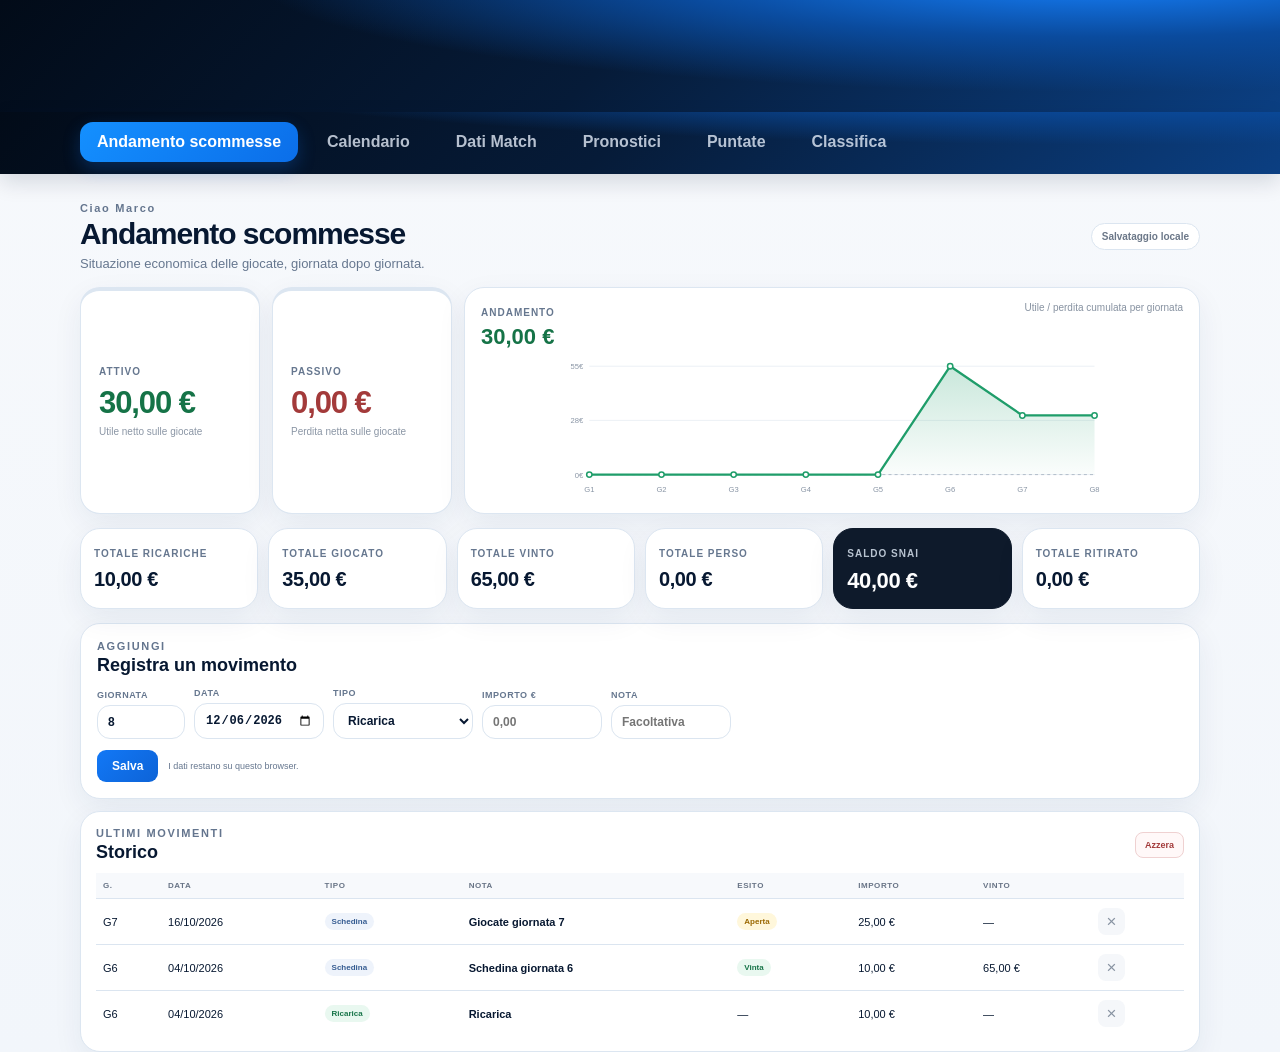
==== beta/index.html @ b1cbfa0c "Add beta test entry point" ====
<!doctype html>
<html lang="it">
<head>
  <meta charset="utf-8">
  <meta name="viewport" content="width=device-width, initial-scale=1">
  <meta name="robots" content="noindex,nofollow">
  <title>Analisi Serie A — Beta</title>
  <meta http-equiv="refresh" content="0; url=../?beta=test">
  <script>window.location.replace('../?beta=test');</script>
</head>
<body>
  <p>Reindirizzamento alla versione beta…</p>
  <p><a href="../?beta=test">Apri la beta</a></p>
</body>
</html>
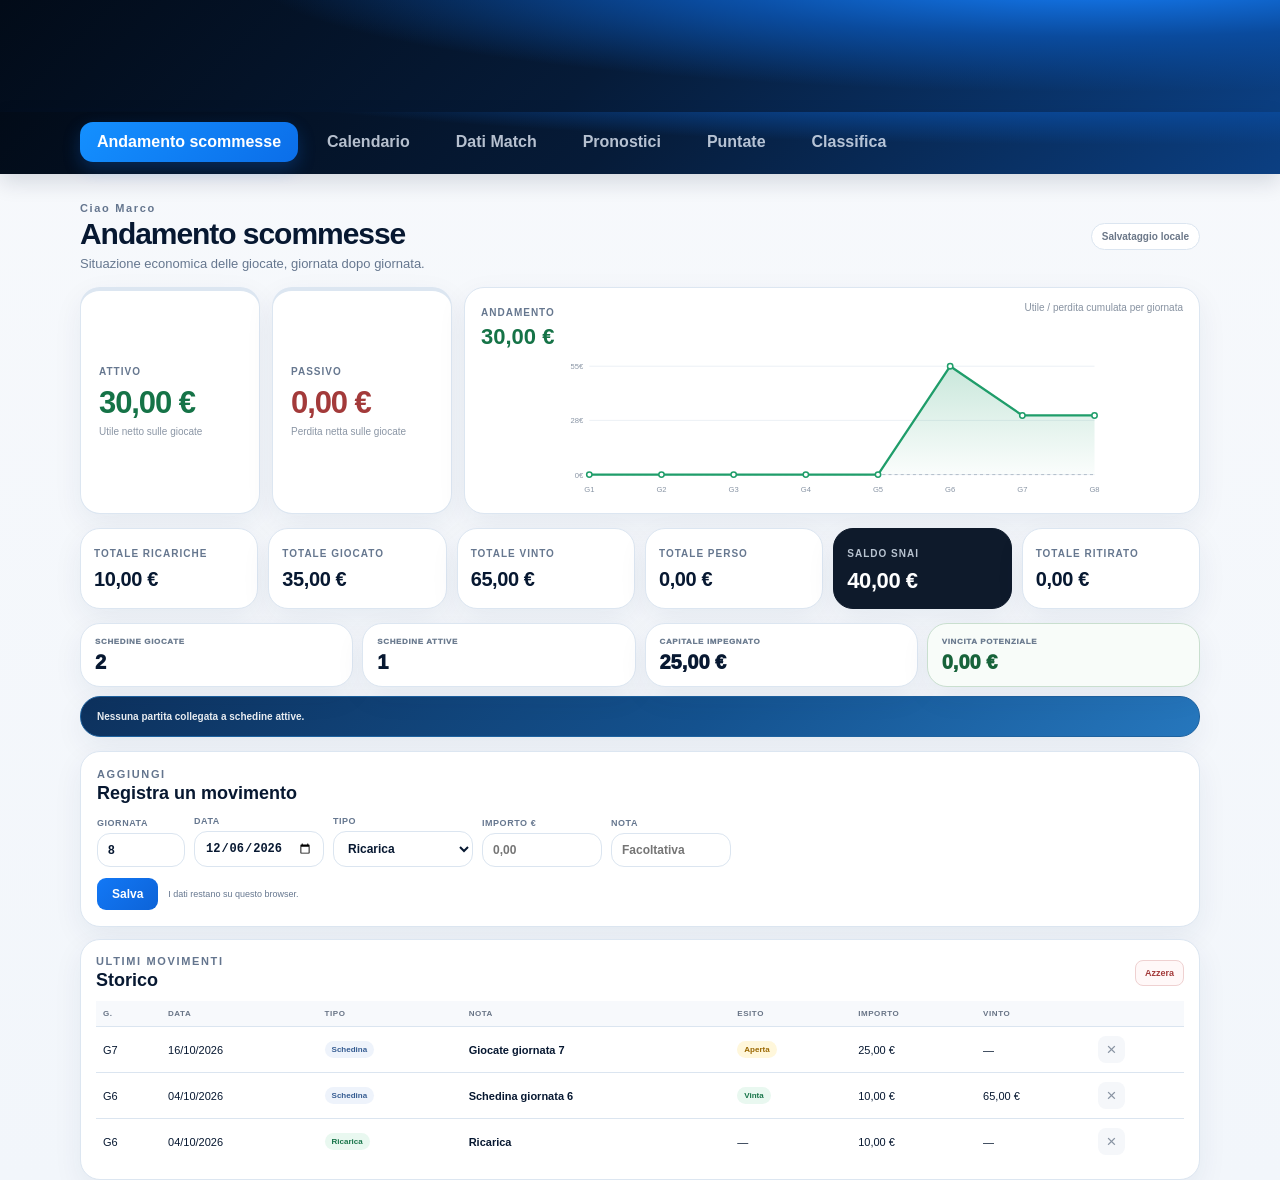
==== commit 3b7678dd: "Load latest beta patches independently from stable index" ====
--- a/beta/index.html
+++ b/beta/index.html
@@ -2,14 +2,28 @@
 <html lang="it">
 <head>
   <meta charset="utf-8">
-  <meta name="viewport" content="width=device-width, initial-scale=1">
+  <meta name="viewport" content="width=device-width, initial-scale=1, viewport-fit=cover">
   <meta name="robots" content="noindex,nofollow">
+  <meta name="theme-color" content="#08111f">
   <title>Analisi Serie A — Beta</title>
-  <meta http-equiv="refresh" content="0; url=../?beta=test">
-  <script>window.location.replace('../?beta=test');</script>
+  <style>body{margin:0;background:#08111f;color:#fff;font-family:system-ui,-apple-system,sans-serif}.beta-loading{display:grid;place-items:center;min-height:100px;padding:24px;font-size:14px}</style>
 </head>
 <body>
-  <p>Reindirizzamento alla versione beta…</p>
-  <p><a href="../?beta=test">Apri la beta</a></p>
+  <div class="beta-loading">Apertura versione beta…</div>
+  <script>
+  (async()=>{
+    try{
+      const r=await fetch('../index.html?betaSource='+Date.now(),{cache:'no-store'});
+      if(!r.ok)throw new Error('HTTP '+r.status);
+      let html=await r.text();
+      html=html.replace('<head>','<head><base href="../">');
+      html=html.replace('</head>','<link rel="stylesheet" href="patch-v11.8.3.css?v=11.8.3"></head>');
+      html=html.replace('</body>','<script src="patch-v11.8.3.js?v=11.8.3"><\/script></body>');
+      document.open();document.write(html);document.close();
+    }catch(e){
+      document.body.innerHTML='<div class="beta-loading">Impossibile caricare la beta. <a style="color:#8fc7ff" href="../?beta=test">Apri la versione principale</a></div>';
+    }
+  })();
+  </script>
 </body>
 </html>
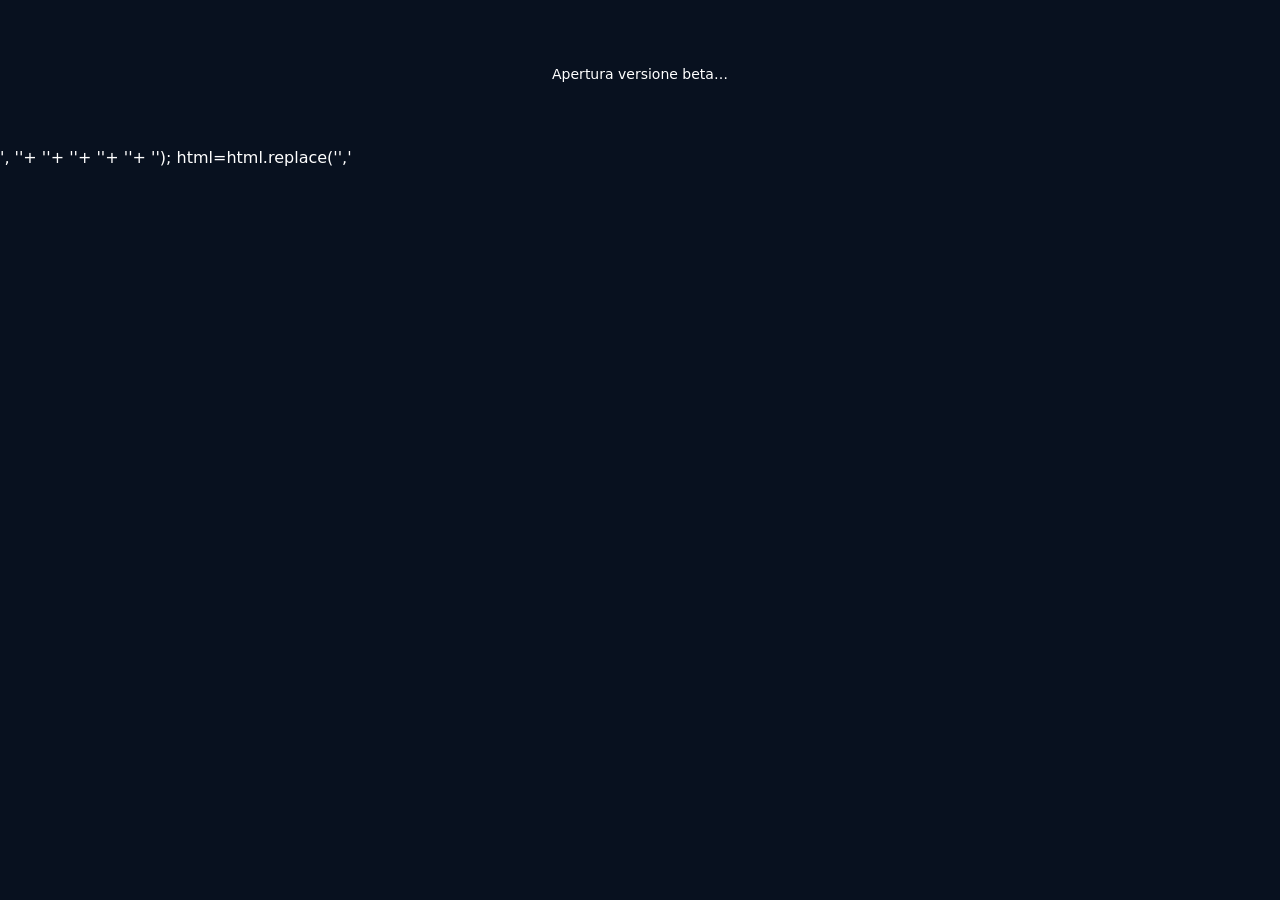
==== commit 55700147: "Beta v11.8.4: collega snapshot G9-G10 e roadmap UI" ====
--- a/beta/index.html
+++ b/beta/index.html
@@ -16,12 +16,19 @@
       const r=await fetch('../index.html?betaSource='+Date.now(),{cache:'no-store'});
       if(!r.ok)throw new Error('HTTP '+r.status);
       let html=await r.text();
-      html=html.replace('<head>','<head><base href="../">');
-      html=html.replace('</head>','<link rel="stylesheet" href="patch-v11.8.3.css?v=11.8.3"></head>');
-      html=html.replace('</body>','<script src="patch-v11.8.3.js?v=11.8.3"><\/script></body>');
+      html=html.replace('<head>','<head><base href="../"><meta name="robots" content="noindex,nofollow">');
+      html=html.replace('</head>','<link rel="stylesheet" href="beta/patch-v11.8.4.css?v=11.8.4"></head>');
+      html=html.replace('<script src="data.js?v=11.7"></script>',
+        '<script src="data.js?v=11.7"></script>'+ 
+        '<script src="beta/data-meta-g9.js?v=12"></script>'+ 
+        '<script src="beta/data-bands-v12.js?v=12"></script>'+ 
+        '<script src="beta/data-predictions-g10.js?v=12"></script>'+ 
+        '<script src="beta/data-lineups-g10.js?v=12"></script>'+ 
+        '<script src="beta/data-v12.js?v=12"></script>');
+      html=html.replace('</body>','<script src="beta/patch-v11.8.4.js?v=11.8.4"><\/script></body>');
       document.open();document.write(html);document.close();
     }catch(e){
-      document.body.innerHTML='<div class="beta-loading">Impossibile caricare la beta. <a style="color:#8fc7ff" href="../?beta=test">Apri la versione principale</a></div>';
+      document.body.innerHTML='<div class="beta-loading">Impossibile caricare la beta. <a style="color:#8fc7ff" href="../">Apri la versione principale</a></div>';
     }
   })();
   </script>
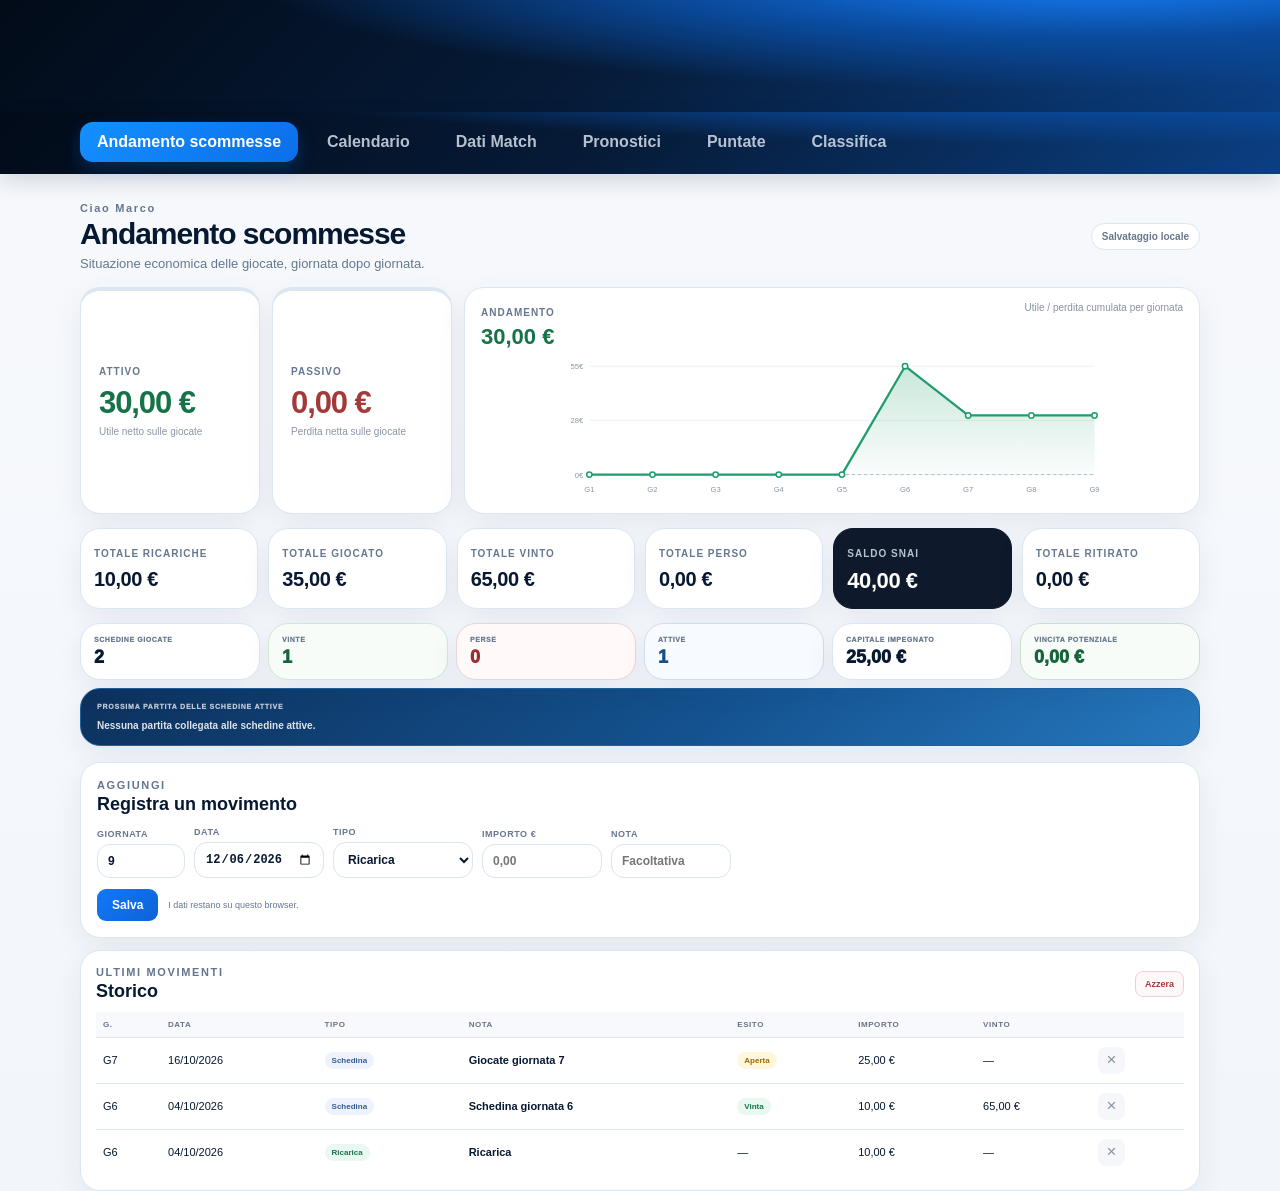
==== commit 665c402e: "Fix beta loader script escaping" ====
--- a/beta/index.html
+++ b/beta/index.html
@@ -18,13 +18,13 @@
       let html=await r.text();
       html=html.replace('<head>','<head><base href="../"><meta name="robots" content="noindex,nofollow">');
       html=html.replace('</head>','<link rel="stylesheet" href="beta/patch-v11.8.4.css?v=11.8.4"></head>');
-      html=html.replace('<script src="data.js?v=11.7"></script>',
-        '<script src="data.js?v=11.7"></script>'+ 
-        '<script src="beta/data-meta-g9.js?v=12"></script>'+ 
-        '<script src="beta/data-bands-v12.js?v=12"></script>'+ 
-        '<script src="beta/data-predictions-g10.js?v=12"></script>'+ 
-        '<script src="beta/data-lineups-g10.js?v=12"></script>'+ 
-        '<script src="beta/data-v12.js?v=12"></script>');
+      html=html.replace('<script src="data.js?v=11.7"><\/script>',
+        '<script src="data.js?v=11.7"><\/script>'+ 
+        '<script src="beta/data-meta-g9.js?v=12"><\/script>'+ 
+        '<script src="beta/data-bands-v12.js?v=12"><\/script>'+ 
+        '<script src="beta/data-predictions-g10.js?v=12"><\/script>'+ 
+        '<script src="beta/data-lineups-g10.js?v=12"><\/script>'+ 
+        '<script src="beta/data-v12.js?v=12"><\/script>');
       html=html.replace('</body>','<script src="beta/patch-v11.8.4.js?v=11.8.4"><\/script></body>');
       document.open();document.write(html);document.close();
     }catch(e){
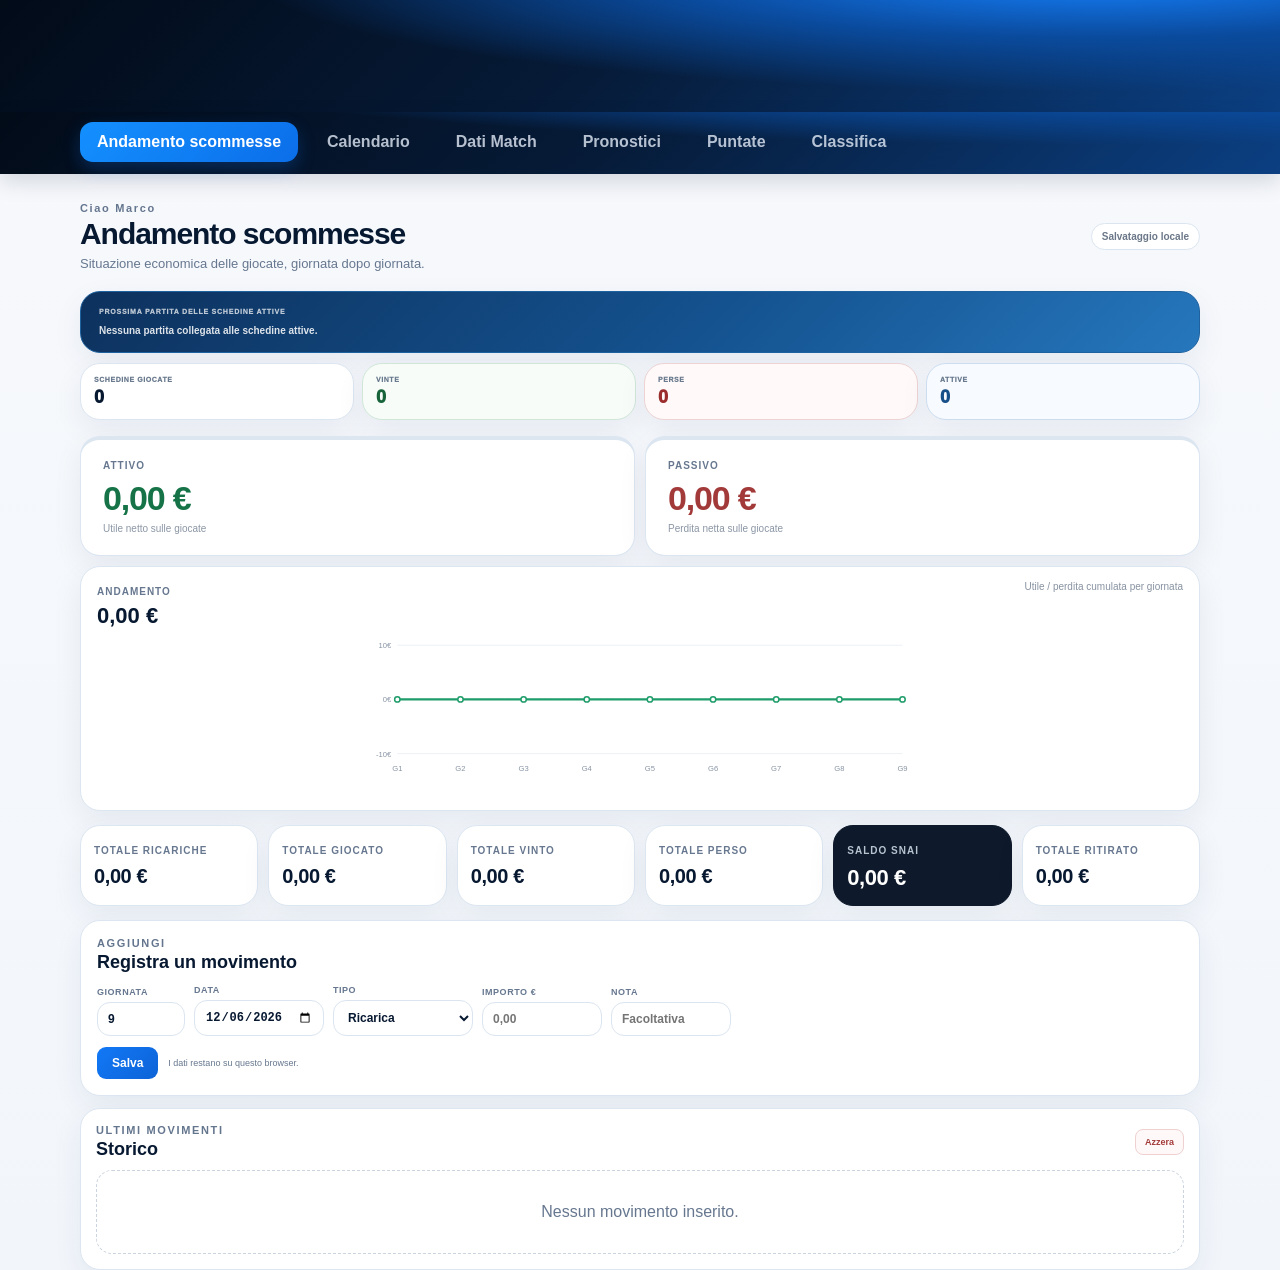
==== commit 60ddcd77: "Beta: collega layout v11.8.5 e storage test separato" ====
--- a/beta/index.html
+++ b/beta/index.html
@@ -17,15 +17,16 @@
       if(!r.ok)throw new Error('HTTP '+r.status);
       let html=await r.text();
       html=html.replace('<head>','<head><base href="../"><meta name="robots" content="noindex,nofollow">');
-      html=html.replace('</head>','<link rel="stylesheet" href="beta/patch-v11.8.4.css?v=11.8.4"></head>');
+      html=html.replace('</head>','<link rel="stylesheet" href="beta/patch-v11.8.4.css?v=11.8.4"><link rel="stylesheet" href="beta/patch-v11.8.5.css?v=11.8.5"></head>');
       html=html.replace('<script src="data.js?v=11.7"><\/script>',
         '<script src="data.js?v=11.7"><\/script>'+ 
         '<script src="beta/data-meta-g9.js?v=12"><\/script>'+ 
         '<script src="beta/data-bands-v12.js?v=12"><\/script>'+ 
         '<script src="beta/data-predictions-g10.js?v=12"><\/script>'+ 
         '<script src="beta/data-lineups-g10.js?v=12"><\/script>'+ 
-        '<script src="beta/data-v12.js?v=12"><\/script>');
-      html=html.replace('</body>','<script src="beta/patch-v11.8.4.js?v=11.8.4"><\/script></body>');
+        '<script src="beta/data-v12.js?v=12"><\/script>'+ 
+        '<script src="beta/beta-storage-v1.js?v=1"><\/script>');
+      html=html.replace('</body>','<script src="beta/patch-v11.8.4.js?v=11.8.4"><\/script><script src="beta/patch-v11.8.5.js?v=11.8.5"><\/script></body>');
       document.open();document.write(html);document.close();
     }catch(e){
       document.body.innerHTML='<div class="beta-loading">Impossibile caricare la beta. <a style="color:#8fc7ff" href="../">Apri la versione principale</a></div>';
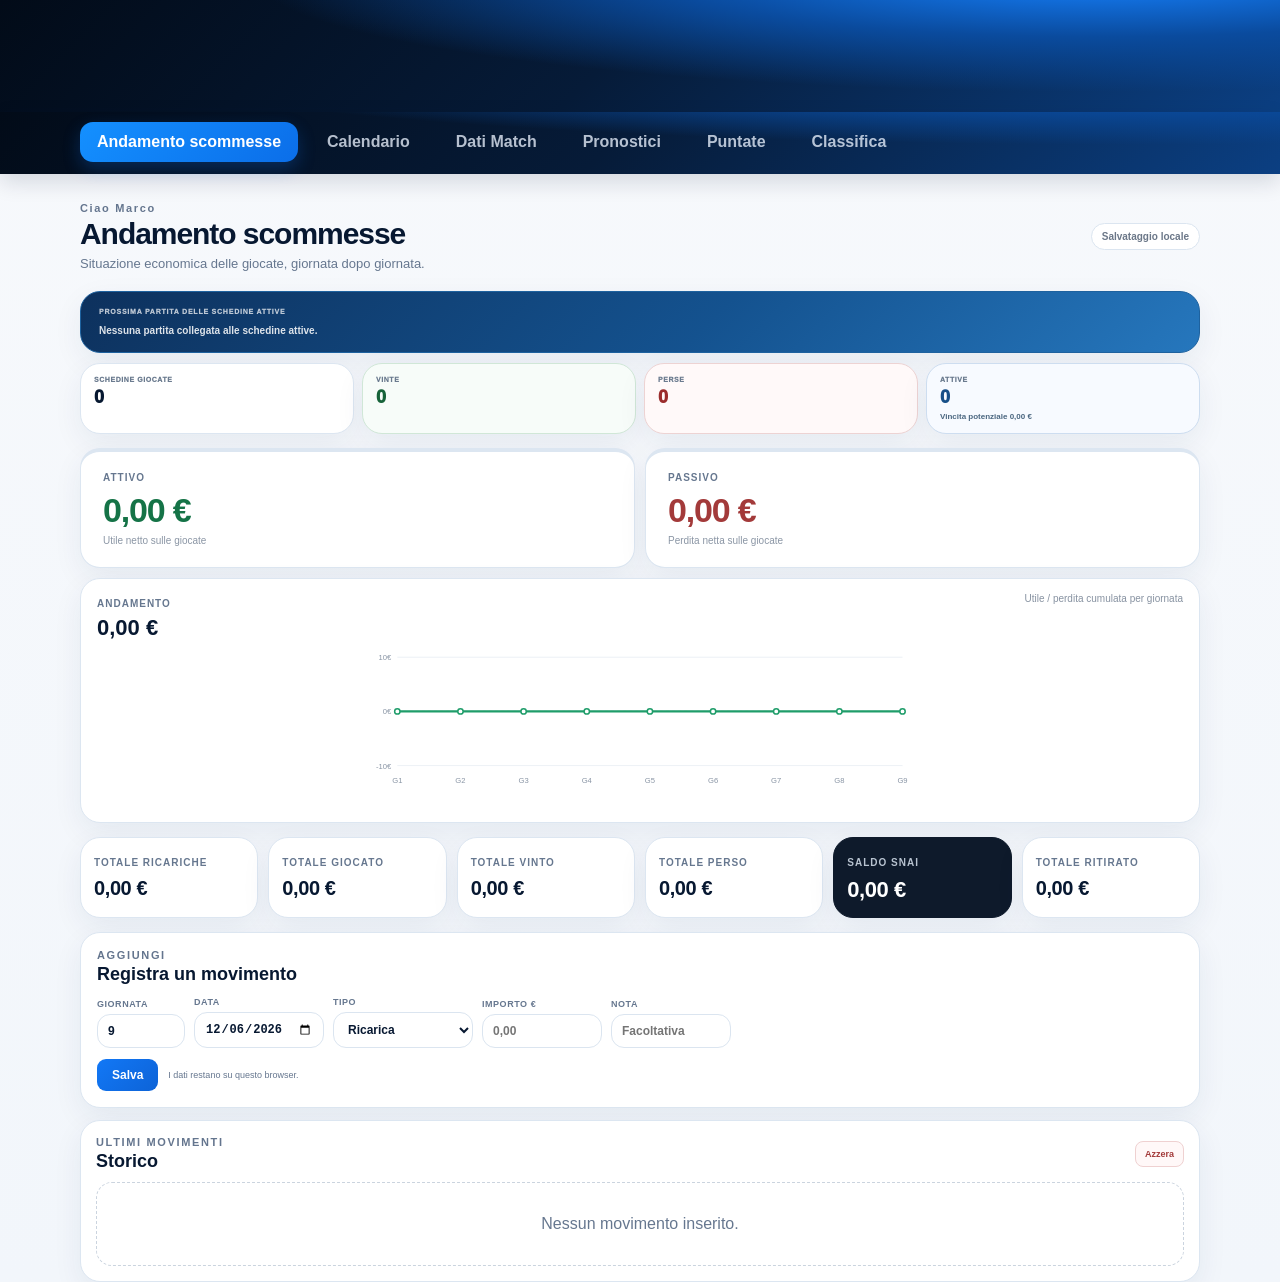
==== commit 485d665d: "Beta pulita: usa UI ufficiale una sola volta e isola solo il wallet" ====
--- a/beta/index.html
+++ b/beta/index.html
@@ -17,16 +17,7 @@
       if(!r.ok)throw new Error('HTTP '+r.status);
       let html=await r.text();
       html=html.replace('<head>','<head><base href="../"><meta name="robots" content="noindex,nofollow">');
-      html=html.replace('</head>','<link rel="stylesheet" href="beta/patch-v11.8.4.css?v=11.8.4"><link rel="stylesheet" href="beta/patch-v11.8.5.css?v=11.8.5"></head>');
-      html=html.replace('<script src="data.js?v=11.7"><\/script>',
-        '<script src="data.js?v=11.7"><\/script>'+ 
-        '<script src="beta/data-meta-g9.js?v=12"><\/script>'+ 
-        '<script src="beta/data-bands-v12.js?v=12"><\/script>'+ 
-        '<script src="beta/data-predictions-g10.js?v=12"><\/script>'+ 
-        '<script src="beta/data-lineups-g10.js?v=12"><\/script>'+ 
-        '<script src="beta/data-v12.js?v=12"><\/script>'+ 
-        '<script src="beta/beta-storage-v1.js?v=1"><\/script>');
-      html=html.replace('</body>','<script src="beta/patch-v11.8.4.js?v=11.8.4"><\/script><script src="beta/patch-v11.8.5.js?v=11.8.5"><\/script></body>');
+      html=html.replace('<script src="app.js?v=11.7"><\/script>','<script src="beta/beta-storage-v1.js?v=2"><\/script><script src="app.js?v=11.7"><\/script>');
       document.open();document.write(html);document.close();
     }catch(e){
       document.body.innerHTML='<div class="beta-loading">Impossibile caricare la beta. <a style="color:#8fc7ff" href="../">Apri la versione principale</a></div>';
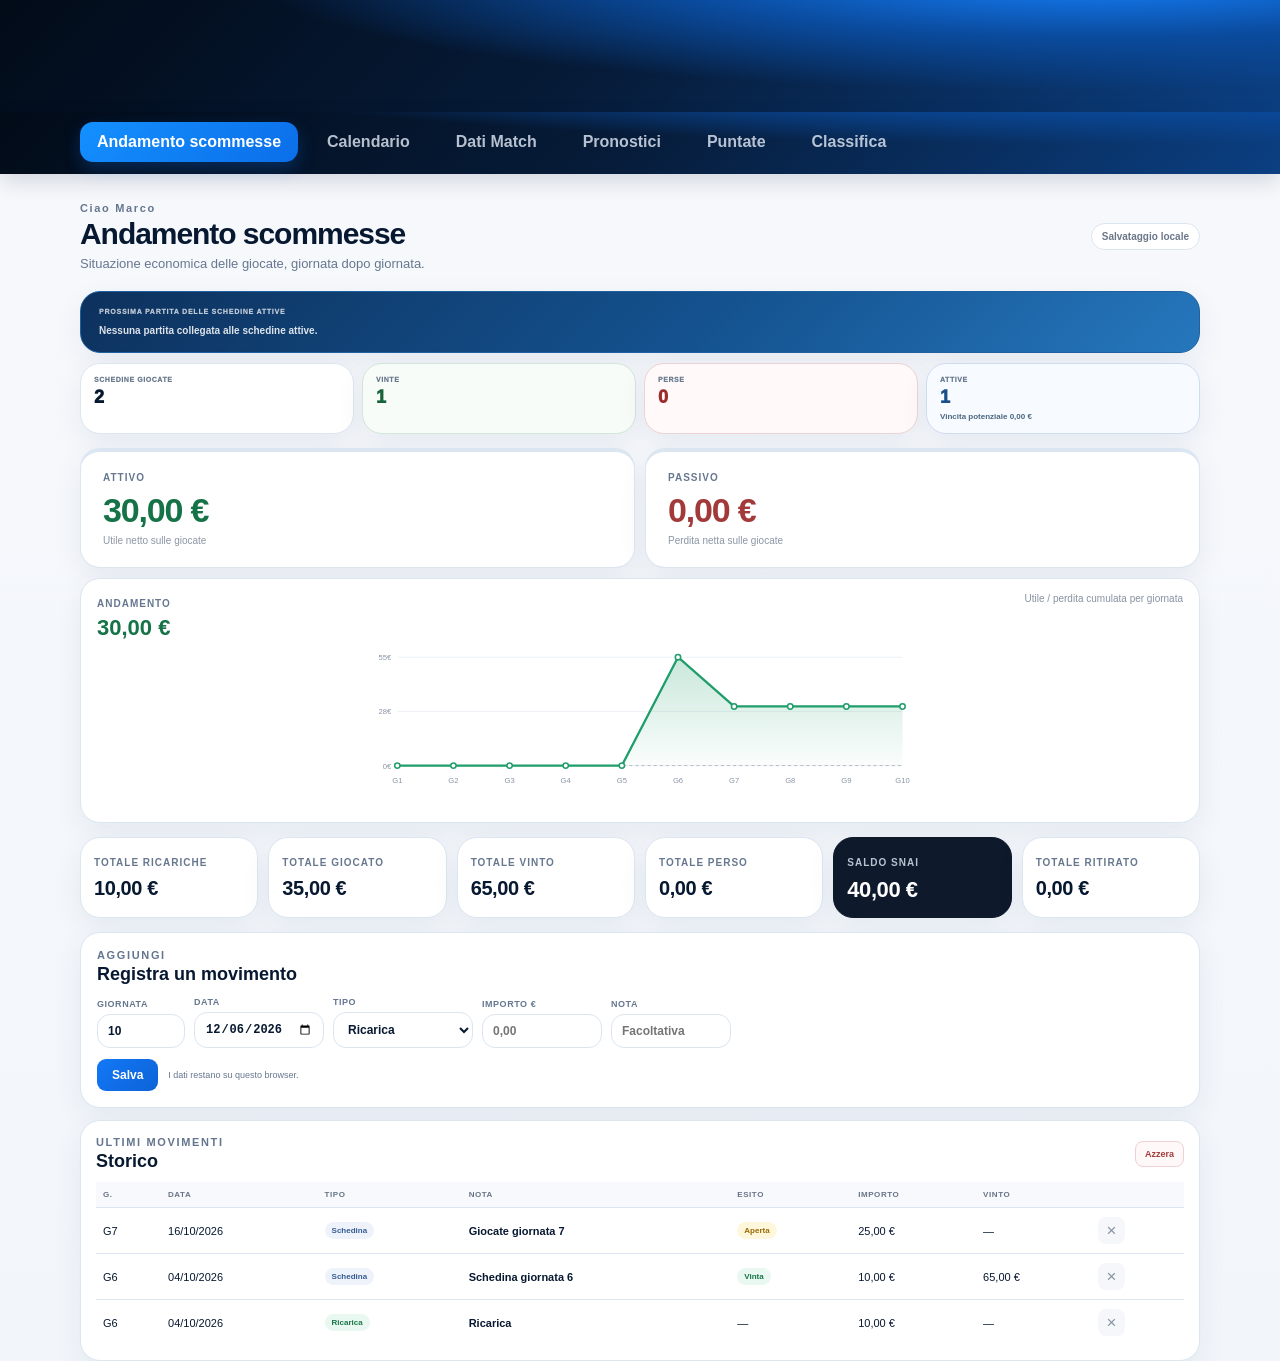
==== commit 83022675: "Load beta wallet isolation before Excel financial snapshot" ====
--- a/beta/index.html
+++ b/beta/index.html
@@ -17,7 +17,7 @@
       if(!r.ok)throw new Error('HTTP '+r.status);
       let html=await r.text();
       html=html.replace('<head>','<head><base href="../"><meta name="robots" content="noindex,nofollow">');
-      html=html.replace('<script src="app.js?v=11.7"><\/script>','<script src="beta/beta-storage-v1.js?v=2"><\/script><script src="app.js?v=11.7"><\/script>');
+      html=html.replace('<script src="beta/wallet-excel-snapshot.js?v=20261105"><\/script>','<script src="beta/beta-storage-v1.js?v=2"><\/script><script src="beta/wallet-excel-snapshot.js?v=20261105"><\/script>');
       document.open();document.write(html);document.close();
     }catch(e){
       document.body.innerHTML='<div class="beta-loading">Impossibile caricare la beta. <a style="color:#8fc7ff" href="../">Apri la versione principale</a></div>';
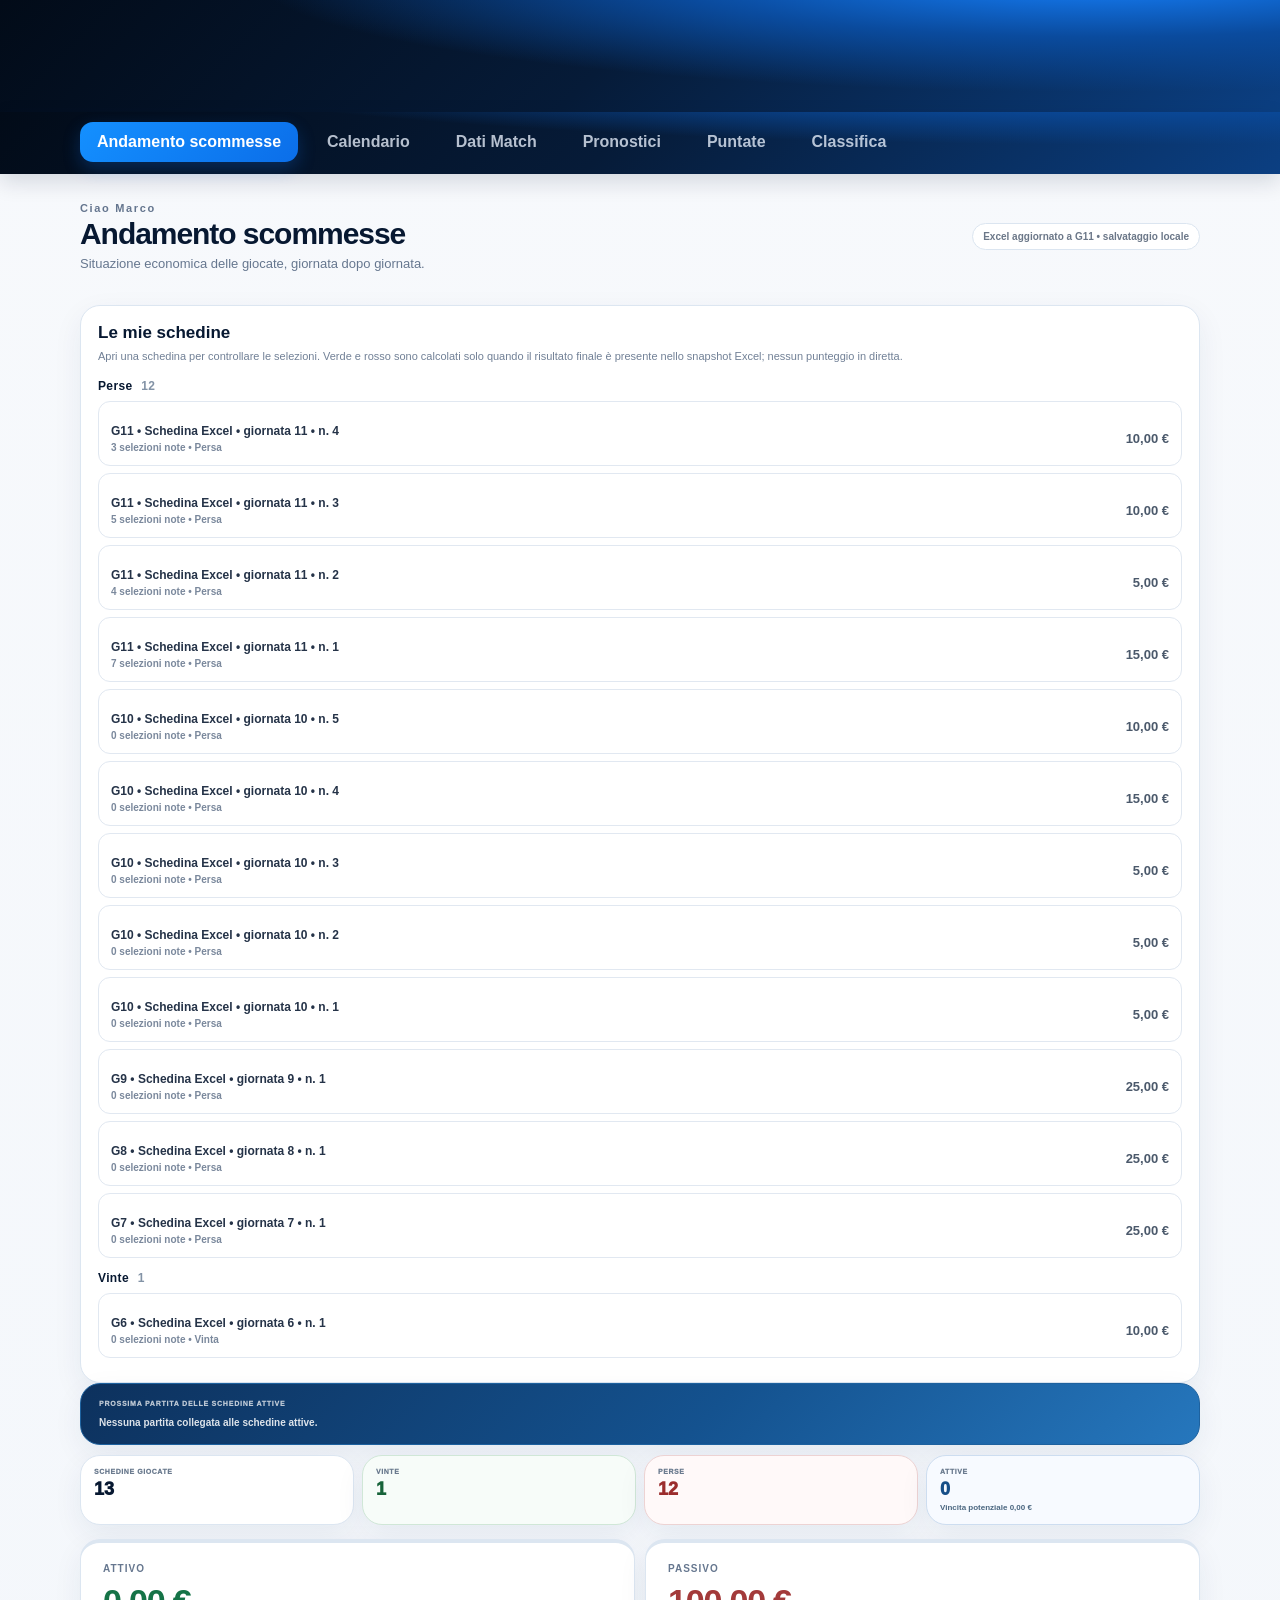
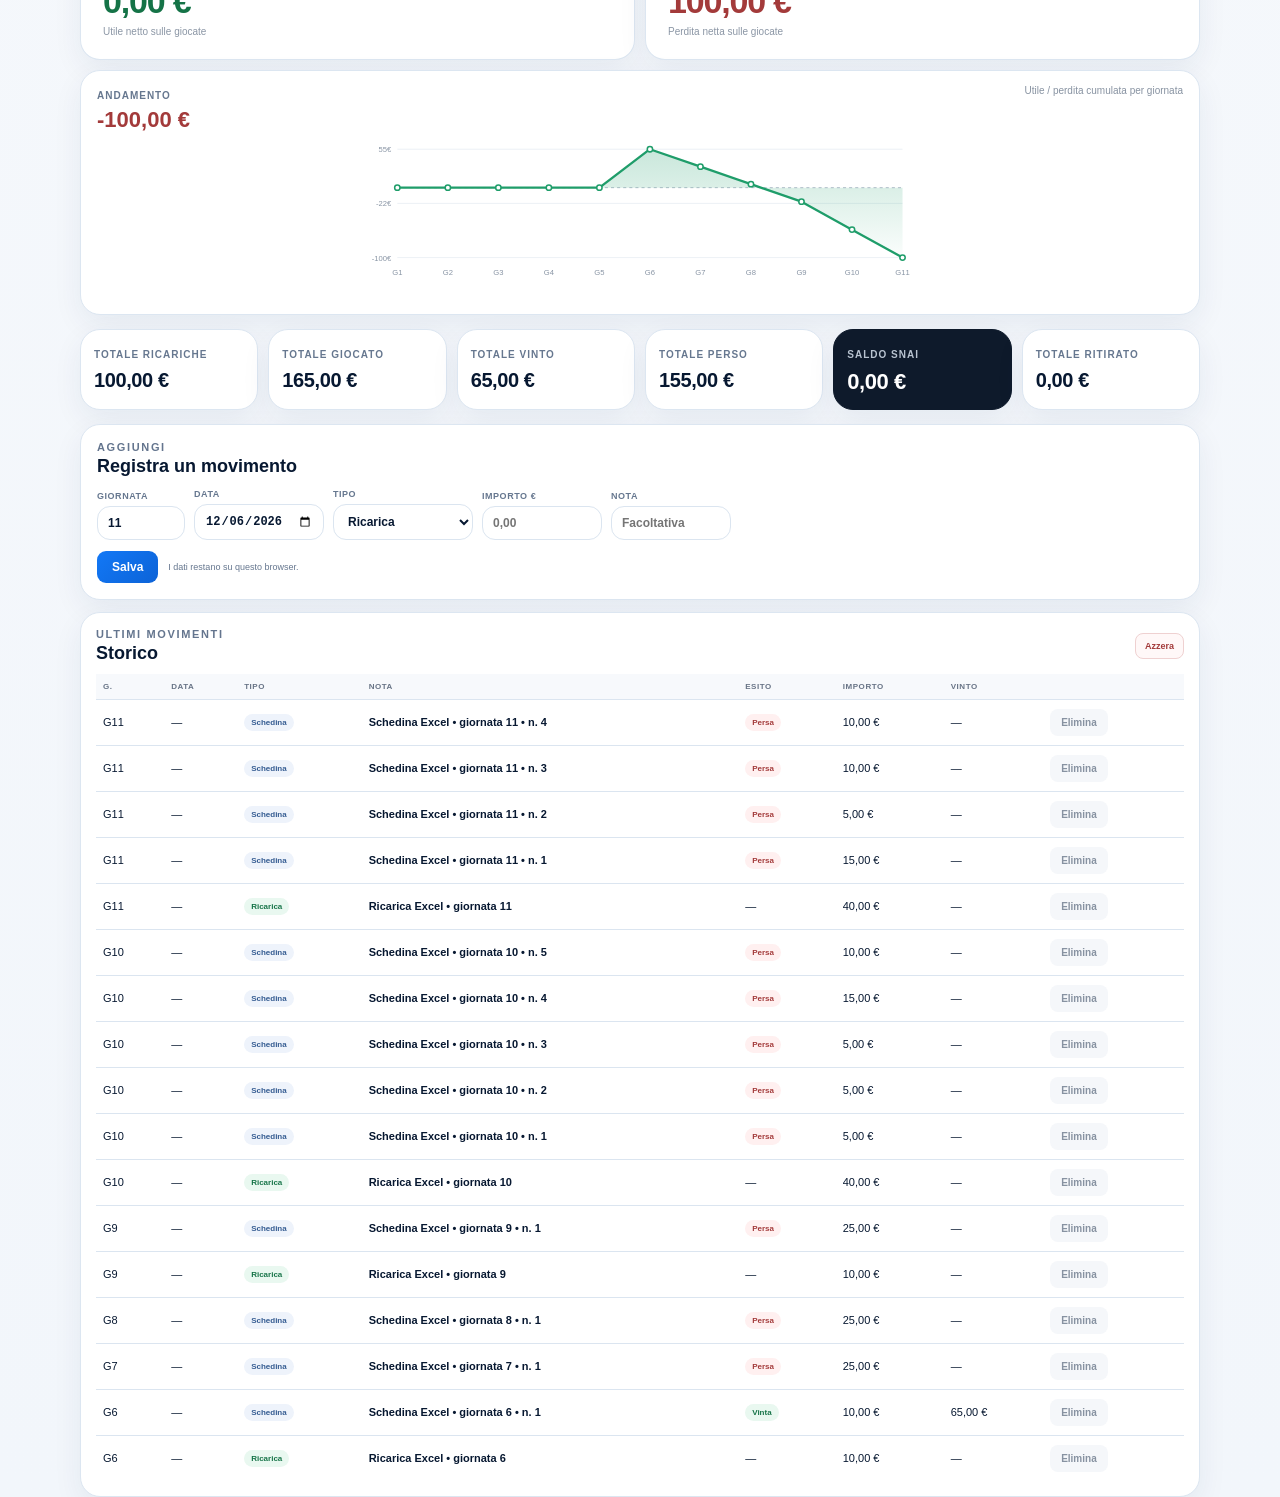
==== commit 0a8e86a7: "Maintain isolated beta wallet when importing G11 Excel ledger" ====
--- a/beta/index.html
+++ b/beta/index.html
@@ -17,7 +17,7 @@
       if(!r.ok)throw new Error('HTTP '+r.status);
       let html=await r.text();
       html=html.replace('<head>','<head><base href="../"><meta name="robots" content="noindex,nofollow">');
-      html=html.replace('<script src="beta/wallet-excel-snapshot.js?v=20261105"><\/script>','<script src="beta/beta-storage-v1.js?v=2"><\/script><script src="beta/wallet-excel-snapshot.js?v=20261105"><\/script>');
+      html=html.replace('<script src="beta/wallet-excel-snapshot.js?v=20261118"><\/script>','<script src="beta/beta-storage-v1.js?v=2"><\/script><script src="beta/wallet-excel-snapshot.js?v=20261118"><\/script>');
       document.open();document.write(html);document.close();
     }catch(e){
       document.body.innerHTML='<div class="beta-loading">Impossibile caricare la beta. <a style="color:#8fc7ff" href="../">Apri la versione principale</a></div>';
